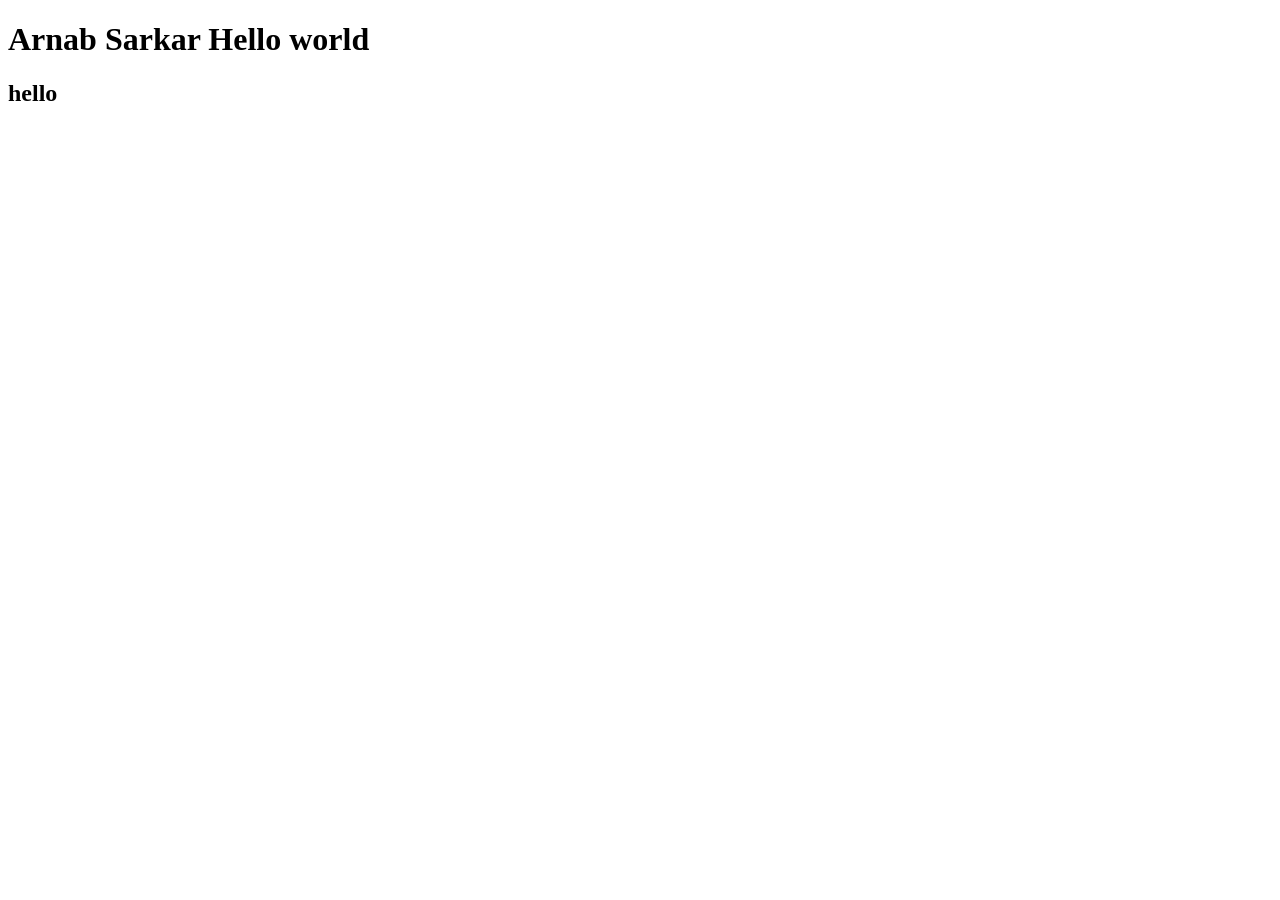
==== frontend/bca.html @ bcac2057 "arnab sarkar first commit" ====
<!DOCTYPE html>
<html lang="en">
<head>
    <meta charset="UTF-8">
    <meta name="viewport" content="width=device-width, initial-scale=1.0">
    <title>Document</title>
</head>
<body>

    <h1>Arnab Sarkar Hello world</h1>
    <h2>hello</h2>
    
</body>
</html>
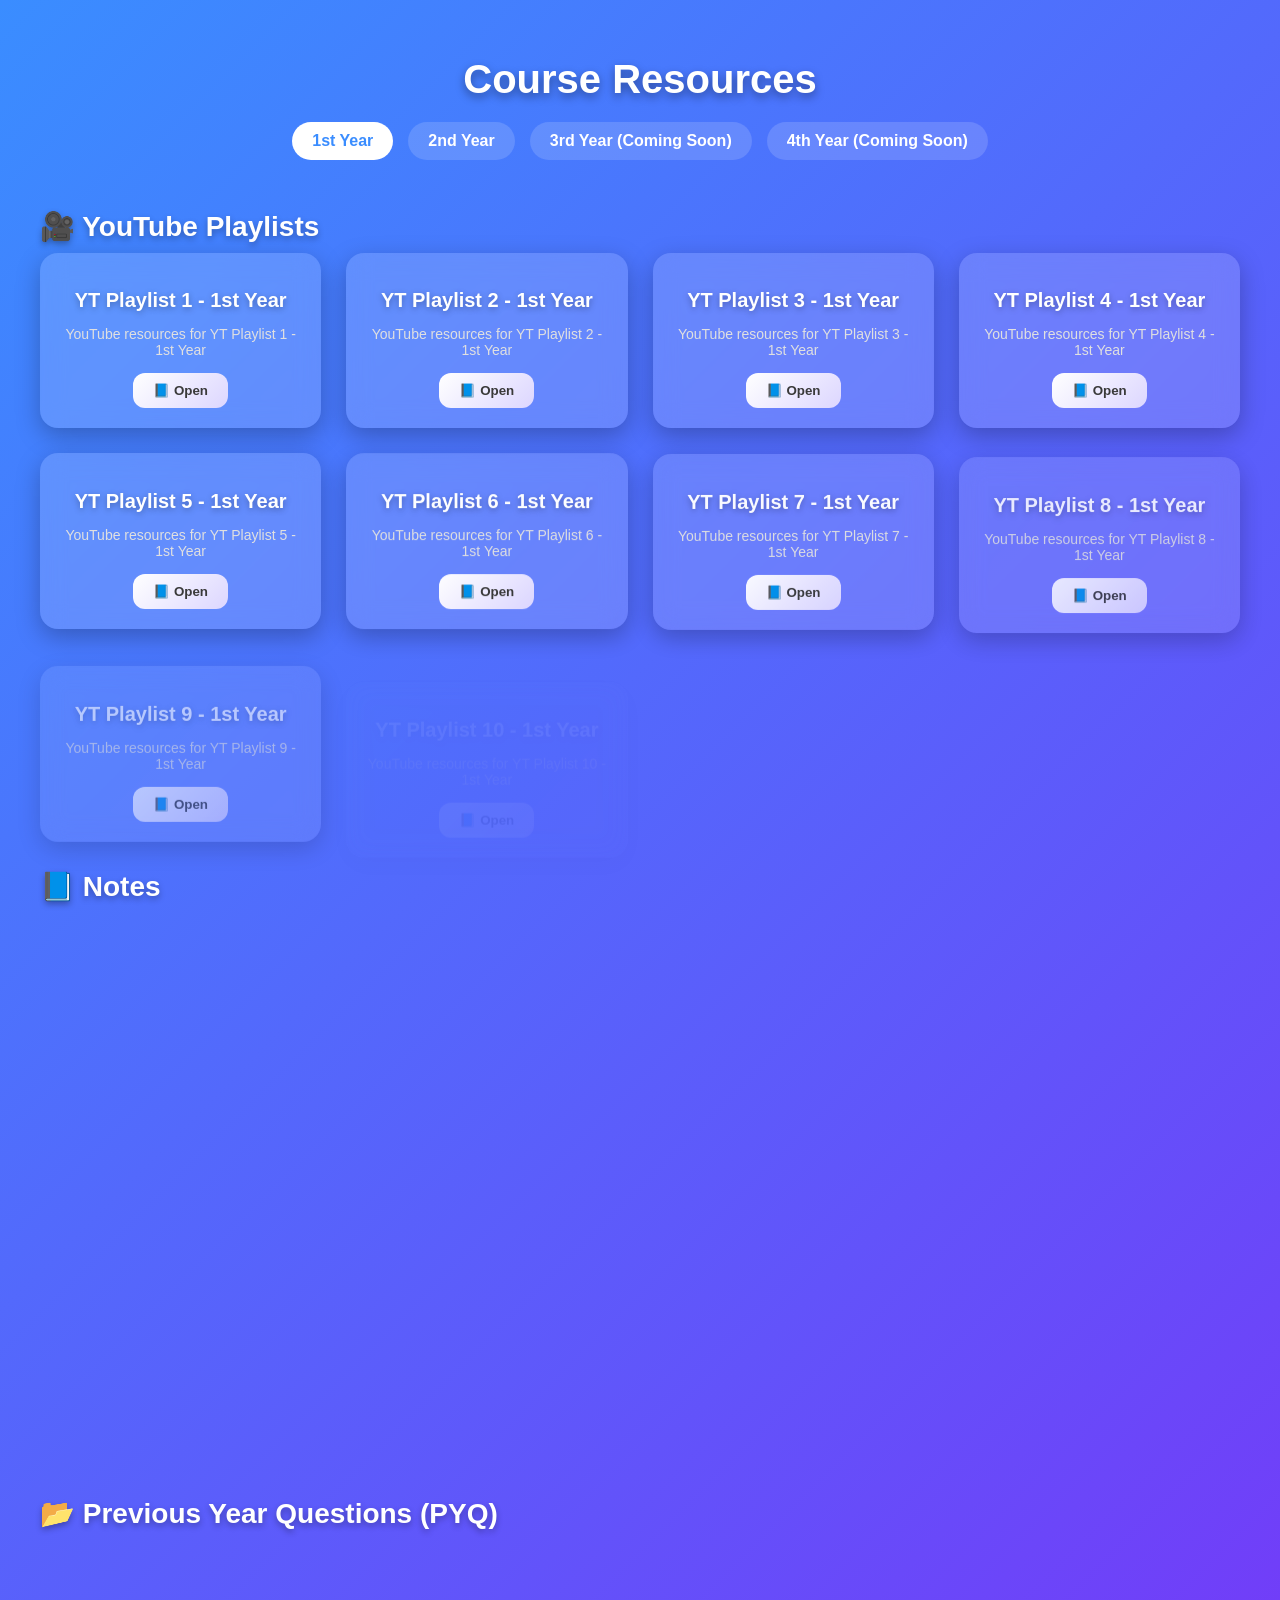
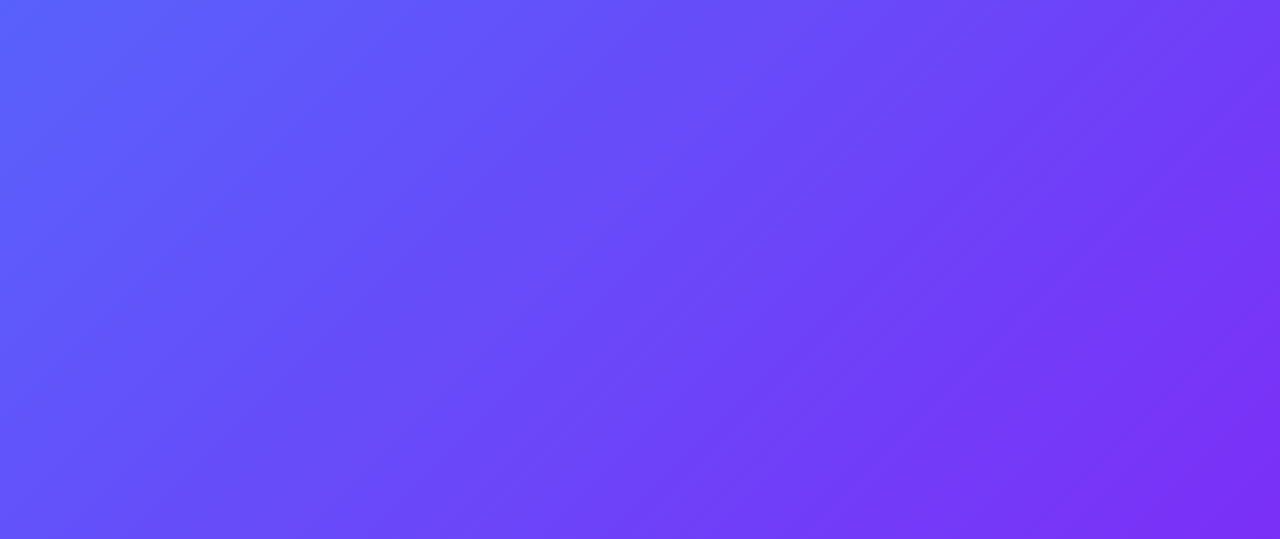
==== commit 32b48c87: "bba bca change" ====
--- a/frontend/bca.html
+++ b/frontend/bca.html
@@ -1,14 +1,258 @@
 <!DOCTYPE html>
 <html lang="en">
 <head>
-    <meta charset="UTF-8">
-    <meta name="viewport" content="width=device-width, initial-scale=1.0">
-    <title>Document</title>
+  <meta charset="UTF-8">
+  <meta name="viewport" content="width=device-width, initial-scale=1.0">
+  <title>Course Portal</title>
+  <script src="https://cdnjs.cloudflare.com/ajax/libs/gsap/3.12.2/gsap.min.js"></script>
+  <style>
+    body {
+      margin: 0;
+      font-family: 'Segoe UI', sans-serif;
+      background: linear-gradient(135deg, #3a8dff, #7b2ff7);
+      color: white;
+      display: flex;
+      flex-direction: column;
+      align-items: center;
+      padding: 30px;
+    }
+
+    h1 {
+      font-size: 40px;
+      margin-bottom: 20px;
+      text-shadow: 0 4px 10px rgba(0,0,0,0.4);
+    }
+
+    /* Tabs */
+    .tabs {
+      display: flex;
+      gap: 15px;
+      margin-bottom: 30px;
+    }
+    .tab {
+      padding: 10px 20px;
+      background: rgba(255,255,255,0.15);
+      border-radius: 20px;
+      cursor: pointer;
+      font-weight: bold;
+      transition: 0.3s;
+    }
+    .tab:hover, .tab.active {
+      background: white;
+      color: #3a8dff;
+    }
+
+    /* Section heading */
+    .section-title {
+      font-size: 28px;
+      margin: 20px 0 10px;
+      text-align: left;
+      width: 100%;
+      max-width: 1200px;
+      font-weight: bold;
+      text-shadow: 0 3px 6px rgba(0,0,0,0.3);
+    }
+
+    /* Cards */
+    .card-container {
+      display: grid;
+      grid-template-columns: repeat(auto-fit, minmax(250px, 1fr));
+      gap: 25px;
+      width: 100%;
+      max-width: 1200px;
+      margin-bottom: 40px;
+    }
+    .card {
+      background: rgba(255,255,255,0.15);
+      border-radius: 18px;
+      padding: 20px;
+      backdrop-filter: blur(12px);
+      box-shadow: 0 8px 25px rgba(0,0,0,0.25);
+      text-align: center;
+      transform: translateY(30px);
+      opacity: 0;
+      transition: 0.4s ease;
+    }
+    .card h2 {
+      font-size: 20px;
+      margin-bottom: 10px;
+      color: #fff;
+      text-shadow: 0 2px 6px rgba(0,0,0,0.3);
+    }
+    .card p {
+      font-size: 14px;
+      color: #e0e0e0;
+      margin-bottom: 15px;
+    }
+    .card button {
+      padding: 10px 20px;
+      border: none;
+      border-radius: 12px;
+      background: linear-gradient(135deg, #fff, #dcd6ff);
+      color: #3a3a3a;
+      font-weight: bold;
+      cursor: pointer;
+      transition: 0.3s;
+    }
+    .card button:hover {
+      transform: scale(1.1);
+      background: linear-gradient(135deg, #7b2ff7, #3a8dff);
+      color: white;
+    }
+/* ✅ Mobile View Optimized (≤480px) */
+@media (max-width: 480px) {
+  body {
+    padding: 10px;
+    font-size: 14px;
+  }
+
+  /* Tabs (Year Selection) */
+  .tabs {
+    flex-direction: column;
+    align-items: stretch;
+    gap: 8px;
+  }
+
+  .tab {
+    width: 100%;
+    padding: 12px;
+    font-size: 16px;
+    text-align: center;
+    border-radius: 12px;
+  }
+
+  /* Section Titles */
+  .section-title {
+    font-size: 18px;
+    text-align: center;
+    margin: 20px 0 10px;
+  }
+
+  /* Cards (Notes, YouTube, PYQ) */
+  .card-container {
+    grid-template-columns: 1fr;
+    gap: 16px;
+  }
+
+  .card {
+    border-radius: 15px;
+    padding: 16px;
+    text-align: center;
+    font-size: 14px;
+    font-weight: 500;
+    transition: transform 0.3s ease, box-shadow 0.3s ease;
+  }
+
+  .card:hover {
+    transform: translateY(-6px) scale(1.03);
+  }
+}
+
+  </style>
 </head>
 <body>
 
-    <h1>Arnab Sarkar Hello world</h1>
-    <h2>hello</h2>
-    
+  <h1>Course Resources</h1>
+
+  <!-- Year Tabs -->
+  <div class="tabs">
+    <div class="tab active" data-year="1">1st Year</div>
+    <div class="tab" data-year="2">2nd Year</div>
+    <div class="tab" data-year="3">3rd Year (Coming Soon)</div>
+    <div class="tab" data-year="4">4th Year (Coming Soon)</div>
+  </div>
+
+  <!-- Sections -->
+  <div id="sections"></div>
+
+  <script>
+    // Data
+    const data = {
+      1: {
+        youtube: Array.from({ length: 10 }, (_, i) => `YT Playlist ${i+1} - 1st Year`),
+        notes: Array.from({ length: 10 }, (_, i) => `Notes ${i+1} - 1st Year`),
+        pyq: Array.from({ length: 10 }, (_, i) => `PYQ ${i+1} - 1st Year`),
+      },
+      2: {
+        youtube: Array.from({ length: 10 }, (_, i) => `YT Playlist ${i+1} - 2nd Year`),
+        notes: Array.from({ length: 10 }, (_, i) => `Notes ${i+1} - 2nd Year`),
+        pyq: Array.from({ length: 10 }, (_, i) => `PYQ ${i+1} - 2nd Year`),
+      },
+      3: { coming: true },
+      4: { coming: true }
+    };
+
+    const sectionsDiv = document.getElementById("sections");
+
+    // Function to create cards
+    function createCards(items, section) {
+      const container = document.createElement("div");
+      container.className = "card-container";
+
+      items.forEach(item => {
+        const card = document.createElement("div");
+        card.className = "card";
+        card.innerHTML = `
+          <h2>${item}</h2>
+          <p>${section} resources for ${item}</p>
+          <button>📘 Open</button>
+        `;
+        container.appendChild(card);
+      });
+
+      return container;
+    }
+
+    // Load sections for selected year
+    function loadSections(year) {
+      sectionsDiv.innerHTML = "";
+      if (data[year].coming) {
+        sectionsDiv.innerHTML = `<h2 class="section-title">Resources Coming Soon...</h2>`;
+        return;
+      }
+
+      // YouTube
+      const ytTitle = document.createElement("h2");
+      ytTitle.className = "section-title";
+      ytTitle.innerText = "🎥 YouTube Playlists";
+      sectionsDiv.appendChild(ytTitle);
+      sectionsDiv.appendChild(createCards(data[year].youtube, "YouTube"));
+
+      // Notes
+      const notesTitle = document.createElement("h2");
+      notesTitle.className = "section-title";
+      notesTitle.innerText = "📘 Notes";
+      sectionsDiv.appendChild(notesTitle);
+      sectionsDiv.appendChild(createCards(data[year].notes, "Notes"));
+
+      // PYQs
+      const pyqTitle = document.createElement("h2");
+      pyqTitle.className = "section-title";
+      pyqTitle.innerText = "📂 Previous Year Questions (PYQ)";
+      sectionsDiv.appendChild(pyqTitle);
+      sectionsDiv.appendChild(createCards(data[year].pyq, "PYQ"));
+
+      // Animate cards
+      gsap.to(".card", {
+        y: 0,
+        opacity: 1,
+        duration: 0.8,
+        stagger: 0.15,
+        ease: "power3.out"
+      });
+    }
+
+    // Initial Load
+    loadSections(1);
+
+    // Tabs click handler
+    document.querySelectorAll(".tab").forEach(tab => {
+      tab.addEventListener("click", () => {
+        document.querySelectorAll(".tab").forEach(t => t.classList.remove("active"));
+        tab.classList.add("active");
+        loadSections(tab.getAttribute("data-year"));
+      });
+    });
+  </script>
 </body>
-</html>+</html>
